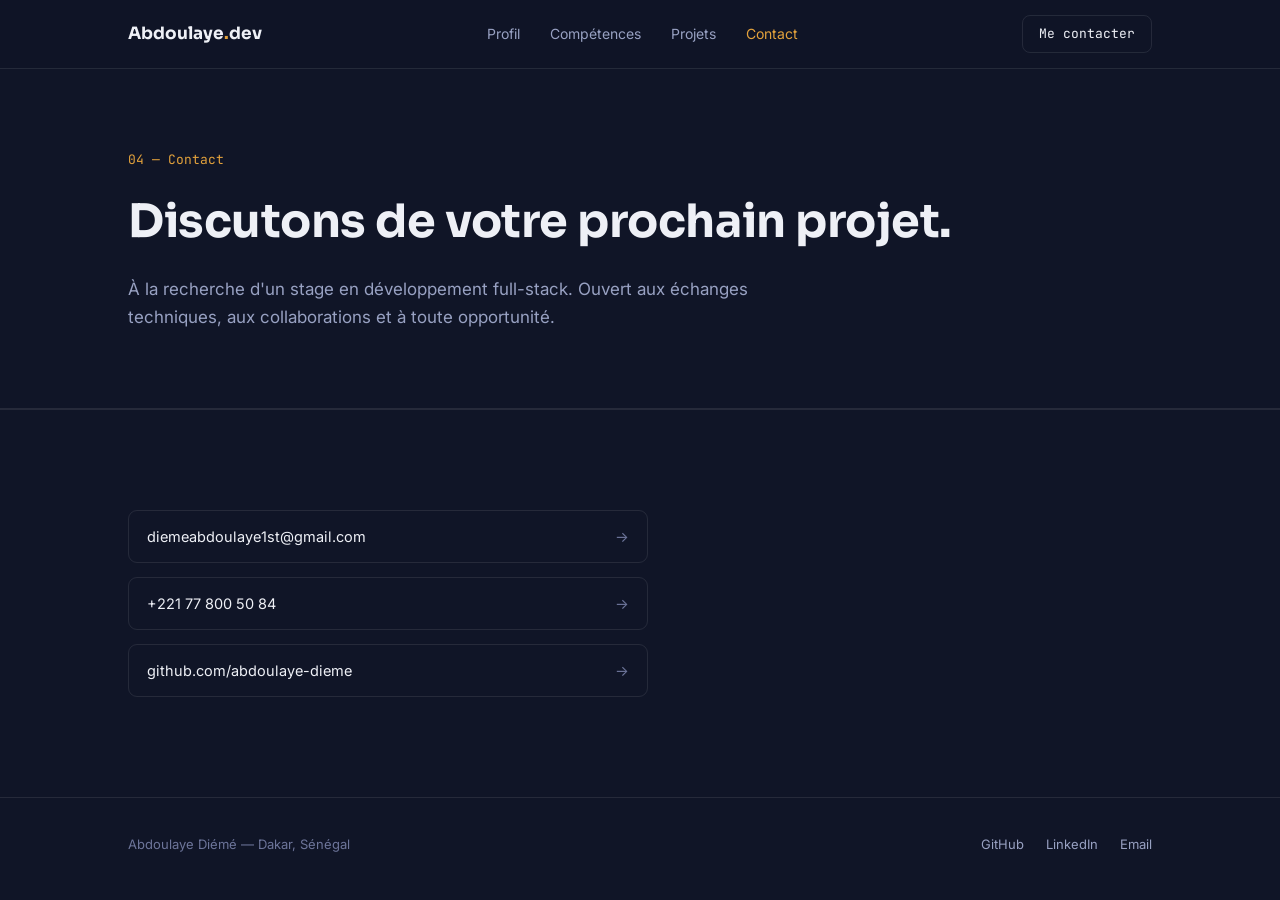
==== contact.html @ 89473630 "Premier commit" ====
<!DOCTYPE html>
<html lang="fr">
<head>
<meta charset="UTF-8">
<meta name="viewport" content="width=device-width, initial-scale=1.0">
<title>Contact — Abdoulaye Diémé</title>
<link rel="preconnect" href="https://fonts.googleapis.com">
<link rel="preconnect" href="https://fonts.gstatic.com" crossorigin>
<link href="https://fonts.googleapis.com/css2?family=Sora:wght@500;600;700;800&family=Inter:wght@400;500;600&family=JetBrains+Mono:wght@400;500&display=swap" rel="stylesheet">
<link rel="stylesheet" href="style.css">
</head>
<body>

<nav>
  <div class="wrap">
    <a href="index.html" class="brand">Abdoulaye<span>.</span>dev</a>
    <div class="navlinks">
      <a href="profil.html">Profil</a>
      <a href="competences.html">Compétences</a>
      <a href="projets.html">Projets</a>
      <a href="contact.html" class="active">Contact</a>
    </div>
    <a class="nav-cta" href="contact.html">Me contacter</a>
  </div>
</nav>

<header class="page-hero">
  <div class="wrap">
    <span class="section-num mono">04 — Contact</span>
    <h1>Discutons de votre prochain projet.</h1>
    <p class="lede">À la recherche d'un stage en développement full-stack. Ouvert aux échanges techniques, aux collaborations et à toute opportunité.</p>
  </div>
</header>

<section>
  <div class="wrap">
    <div class="contact-links" style="max-width:520px;">
      <a href="mailto:diemeabdoulaye1st@gmail.com">diemeabdoulaye1st@gmail.com <span class="arrow">→</span></a>
      <a href="tel:+221778005084">+221 77 800 50 84 <span class="arrow">→</span></a>
      <a href="https://github.com/abdoulaye-dieme" target="_blank" rel="noopener">github.com/abdoulaye-dieme <span class="arrow">→</span></a>
    </div>
  </div>
</section>

<footer>
  <div class="wrap" style="display:flex;justify-content:space-between;width:100%;align-items:center;">
    <span>Abdoulaye Diémé — Dakar, Sénégal</span>
    <div class="footer-links">
      <a href="https://github.com/abdoulaye-dieme" target="_blank" rel="noopener">GitHub</a>
      <a href="https://www.linkedin.com/in/abdoulaye-di%C3%A9m%C3%A9-72218a3a9/" target="_blank" rel="noopener">LinkedIn</a>
      <a href="mailto:diemeabdoulaye1st@gmail.com">Email</a>
    </div>
  </div>
</footer>

<script src="script.js"></script>
</body>
</html>
---- style.css ----
:root{
    --bg:#101527;
    --bg-alt:#161d38;
    --panel:#1a2240;
    --ink:#eef0f6;
    --muted:#98a1c2;
    --muted-2:#6d759a;
    --accent:#e3a23c;
    --accent-soft:#3a2f1c;
    --teal:#33ada2;
    --teal-soft:#12312f;
    --line:rgba(255,255,255,0.09);
    --radius:14px;
  }
  *{box-sizing:border-box;}
  html{scroll-behavior:smooth;}
  body{
    margin:0;
    background:var(--bg);
    color:var(--ink);
    font-family:'Inter',sans-serif;
    font-size:16px;
    line-height:1.6;
    -webkit-font-smoothing:antialiased;
  }
  h1,h2,h3{
    font-family:'Sora',sans-serif;
    margin:0;
    letter-spacing:-0.01em;
  }
  a{color:inherit;text-decoration:none;}
  .mono{font-family:'JetBrains Mono',monospace;}
  ::selection{background:var(--accent);color:#161d38;}
  a:focus-visible, button:focus-visible{
    outline:2px solid var(--accent);
    outline-offset:3px;
    border-radius:4px;
  }

  .wrap{max-width:1080px;margin:0 auto;padding:0 28px;}

  /* NAV */
  nav{
    position:fixed;top:0;left:0;right:0;z-index:50;
    backdrop-filter:blur(10px);
    background:rgba(16,21,39,0.72);
    border-bottom:1px solid var(--line);
  }
  nav .wrap{display:flex;align-items:center;justify-content:space-between;height:68px;}
  .brand{font-family:'Sora',sans-serif;font-weight:700;font-size:17px;}
  .brand span{color:var(--accent);}
  .navlinks{display:flex;gap:30px;font-size:14px;color:var(--muted);}
  .navlinks a:hover{color:var(--ink);}
  .nav-cta{
    font-family:'JetBrains Mono',monospace;font-size:13px;
    border:1px solid var(--line);padding:8px 16px;border-radius:8px;
    color:var(--ink);
  }
  .nav-cta:hover{border-color:var(--accent);color:var(--accent);}
  .menu-toggle{display:none;background:none;border:none;color:var(--ink);font-size:22px;cursor:pointer;}

  /* HERO */
  header.hero{
    position:relative;
    padding:170px 0 120px;
    overflow:hidden;
  }
  .eq{
    display:flex;align-items:flex-end;gap:5px;height:64px;margin-bottom:34px;
  }
  .eq i{
    width:5px;background:linear-gradient(180deg,var(--accent),var(--teal));
    border-radius:3px;
    animation:bounce 1.6s ease-in-out infinite;
    opacity:0.85;
  }
  @keyframes bounce{
    0%,100%{transform:scaleY(0.25);}
    50%{transform:scaleY(1);}
  }
  .eq i:nth-child(1){height:22px;animation-delay:0s;}
  .eq i:nth-child(2){height:44px;animation-delay:0.12s;}
  .eq i:nth-child(3){height:64px;animation-delay:0.24s;}
  .eq i:nth-child(4){height:34px;animation-delay:0.36s;}
  .eq i:nth-child(5){height:52px;animation-delay:0.48s;}
  .eq i:nth-child(6){height:20px;animation-delay:0.6s;}
  .eq i:nth-child(7){height:40px;animation-delay:0.72s;}
  .eq i:nth-child(8){height:60px;animation-delay:0.84s;}

  .kicker{
    font-family:'JetBrains Mono',monospace;color:var(--teal);font-size:13px;
    letter-spacing:0.04em;margin-bottom:18px;display:flex;align-items:center;gap:10px;
  }
  .kicker .dot{width:6px;height:6px;border-radius:50%;background:var(--teal);display:inline-block;}
  h1.title{font-size:clamp(34px,5.4vw,58px);font-weight:800;line-height:1.08;max-width:820px;}
  h1.title .hl{color:var(--accent);}
  .lede{color:var(--muted);max-width:600px;font-size:18px;margin-top:24px;}
  .hero-cta{display:flex;gap:16px;margin-top:40px;flex-wrap:wrap;}
  .btn{
    padding:13px 24px;border-radius:9px;font-weight:600;font-size:14.5px;
    display:inline-flex;align-items:center;gap:8px;
  }
  .btn-primary{background:var(--accent);color:#1a1508;}
  .btn-primary:hover{background:#f0b158;}
  .btn-ghost{border:1px solid var(--line);color:var(--ink);}
  .btn-ghost:hover{border-color:var(--teal);color:var(--teal);}

  .langs-rotate{
    margin-top:56px;font-family:'JetBrains Mono',monospace;font-size:13px;color:var(--muted-2);
    display:flex;gap:10px;align-items:center;flex-wrap:wrap;
  }
  .langs-rotate b{color:var(--muted);font-weight:500;}
  .lang-pill{
    border:1px solid var(--line);padding:4px 10px;border-radius:100px;
  }

  /* SECTION SHELL */
  section{padding:100px 0;border-top:1px solid var(--line);}
  .section-head{margin-bottom:52px;}
  .section-num{font-family:'JetBrains Mono',monospace;color:var(--accent);font-size:13px;margin-bottom:10px;display:block;}
  .section-head h2{font-size:clamp(26px,3.4vw,36px);}

  /* ABOUT */
  .about-grid{display:grid;grid-template-columns:1.3fr 1fr;gap:60px;align-items:start;}
  .about-grid p{color:var(--muted);font-size:16.5px;}
  .about-grid p + p{margin-top:16px;}
  .facts{display:flex;flex-direction:column;gap:22px;}
  .fact{border-left:2px solid var(--teal);padding-left:16px;}
  .fact .n{font-family:'Sora',sans-serif;font-weight:700;font-size:24px;color:var(--ink);}
  .fact .l{color:var(--muted-2);font-size:13.5px;}

  /* SKILLS */
  .skill-groups{display:grid;grid-template-columns:repeat(3,1fr);gap:24px;}
  .skill-card{
    background:var(--panel);border:1px solid var(--line);border-radius:var(--radius);
    padding:24px;
  }
  .skill-card h3{font-size:15px;color:var(--teal);margin-bottom:14px;font-family:'JetBrains Mono',monospace;font-weight:500;}
  .tag-row{display:flex;flex-wrap:wrap;gap:8px;}
  .tag{
    font-size:13px;padding:5px 11px;border-radius:100px;
    background:rgba(255,255,255,0.04);border:1px solid var(--line);color:var(--muted);
  }

  /* PROJECTS */
  .project-list{display:flex;flex-direction:column;gap:20px;}
  .project{
    background:var(--panel);border:1px solid var(--line);border-radius:var(--radius);
    padding:32px;
    display:grid;grid-template-columns:auto 1fr;gap:28px;
    transition:border-color .25s ease, transform .25s ease;
  }
  .project:hover{border-color:var(--accent);transform:translateY(-2px);}
  .project-index{font-family:'JetBrains Mono',monospace;color:var(--muted-2);font-size:14px;padding-top:4px;}
  .project-title-row{display:flex;justify-content:space-between;align-items:flex-start;gap:16px;flex-wrap:wrap;}
  .project h3{font-size:20px;}
  .project-link{
    font-family:'JetBrains Mono',monospace;font-size:12.5px;color:var(--teal);
    border:1px solid var(--teal-soft);background:var(--teal-soft);padding:6px 12px;border-radius:7px;
    white-space:nowrap;
  }
  .project-link:hover{background:var(--teal);color:#0a1f1d;}
  .project p.desc{color:var(--muted);margin-top:10px;font-size:15px;}
  .project .tag-row{margin-top:16px;}
  .project .tag{background:rgba(227,162,60,0.08);border-color:var(--accent-soft);color:#e7c185;}

  /* CONTACT */
  .contact-box{
    background:var(--panel);border:1px solid var(--line);border-radius:var(--radius);
    padding:52px;display:grid;grid-template-columns:1.2fr 1fr;gap:40px;align-items:center;
  }
  .contact-box h2{font-size:28px;}
  .contact-box p{color:var(--muted);margin-top:12px;max-width:420px;}
  .contact-links{display:flex;flex-direction:column;gap:14px;}
  .contact-links a{
    display:flex;align-items:center;justify-content:space-between;
    border:1px solid var(--line);padding:14px 18px;border-radius:9px;font-size:14.5px;
  }
  .contact-links a:hover{border-color:var(--accent);color:var(--accent);}
  .contact-links span.arrow{color:var(--muted-2);}

  footer{padding:36px 0;color:var(--muted-2);font-size:13px;display:flex;justify-content:space-between;border-top:1px solid var(--line);}

  [data-reveal]{opacity:0;transform:translateY(18px);transition:opacity .6s ease, transform .6s ease;}
  [data-reveal].in{opacity:1;transform:translateY(0);}

  @media (max-width:860px){
    .navlinks{display:none;}
    .menu-toggle{display:block;}
    .about-grid,.skill-groups{grid-template-columns:1fr;}
    .contact-box{grid-template-columns:1fr;padding:36px 24px;}
    .project{grid-template-columns:1fr;}
    .project-index{display:none;}
    header.hero{padding:150px 0 80px;}
  }
  @media (prefers-reduced-motion: reduce){
    html{scroll-behavior:auto;}
    .eq i{animation:none;transform:scaleY(0.6);}
    [data-reveal]{opacity:1;transform:none;transition:none;}
  }

/* --- Multi-page additions --- */
.navlinks a.active{color:var(--accent);}
.page-hero{
  padding:150px 0 60px;
  border-bottom:1px solid var(--line);
}
.page-hero .section-num{margin-bottom:14px;}
.page-hero h1{font-size:clamp(30px,4.6vw,46px);}
.page-hero p.lede{color:var(--muted);max-width:620px;margin-top:18px;font-size:17px;}
.home-links{display:grid;grid-template-columns:repeat(4,1fr);gap:20px;margin-top:60px;}
.home-link-card{
  background:var(--panel);border:1px solid var(--line);border-radius:var(--radius);
  padding:26px;transition:border-color .2s ease, transform .2s ease;
}
.home-link-card:hover{border-color:var(--accent);transform:translateY(-3px);}
.home-link-card .n{font-family:'JetBrains Mono',monospace;color:var(--accent);font-size:13px;}
.home-link-card h3{margin-top:10px;font-size:19px;}
.home-link-card p{color:var(--muted);font-size:14px;margin-top:8px;}
@media (max-width:860px){
  .home-links{grid-template-columns:1fr 1fr;}
}
@media (max-width:560px){
  .home-links{grid-template-columns:1fr;}
}

/* --- Footer links --- */
footer{flex-wrap:wrap;gap:16px;}
.footer-links{display:flex;gap:22px;}
.footer-links a{color:var(--muted);font-size:13px;}
.footer-links a:hover{color:var(--accent);}
@media (max-width:560px){
  footer .wrap{flex-direction:column;align-items:flex-start;gap:14px;}
}
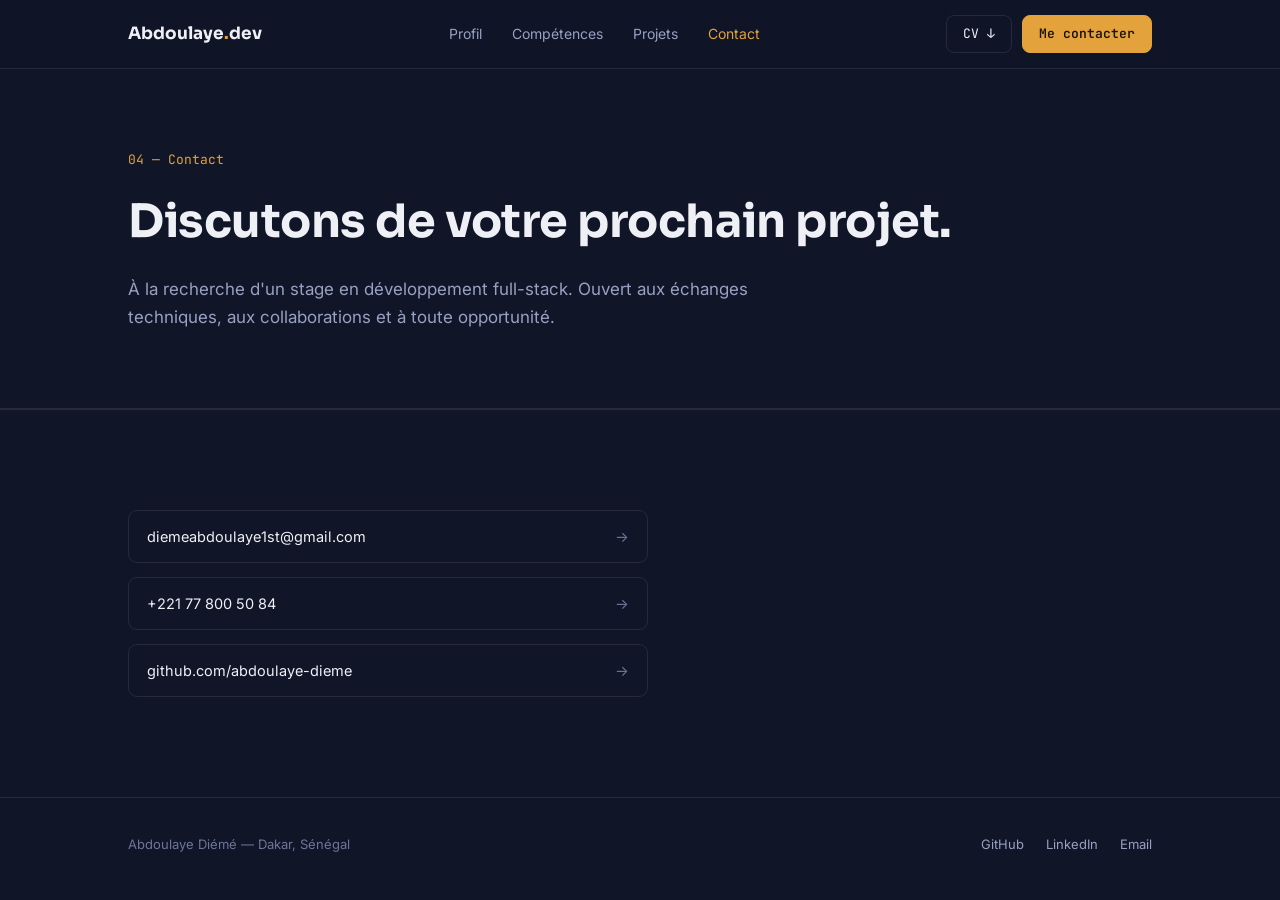
==== commit 67073f43: "Ajout du bouton telechargement CV sur toutes les pages" ====
--- a/contact.html
+++ b/contact.html
@@ -20,7 +20,10 @@
       <a href="projets.html">Projets</a>
       <a href="contact.html" class="active">Contact</a>
     </div>
-    <a class="nav-cta" href="contact.html">Me contacter</a>
+    <div class="nav-ctas">
+  <a class="nav-cta" href="Abdoulaye_CV.pdf" download>CV ↓</a>
+  <a class="nav-cta nav-cta-primary" href="contact.html">Me contacter</a>
+</div>
   </div>
 </nav>
 
--- a/style.css
+++ b/style.css
@@ -56,7 +56,9 @@
     border:1px solid var(--line);padding:8px 16px;border-radius:8px;
     color:var(--ink);
   }
-  .nav-cta:hover{border-color:var(--accent);color:var(--accent);}
+  .nav-ctas{display:flex;align-items:center;gap:10px;}
+  .nav-cta-primary{background:var(--accent);border-color:var(--accent);color:#1a1508;font-weight:600;}
+  .nav-cta-primary:hover{background:#f0b158;color:#1a1508;}
   .menu-toggle{display:none;background:none;border:none;color:var(--ink);font-size:22px;cursor:pointer;}
 
   /* HERO */
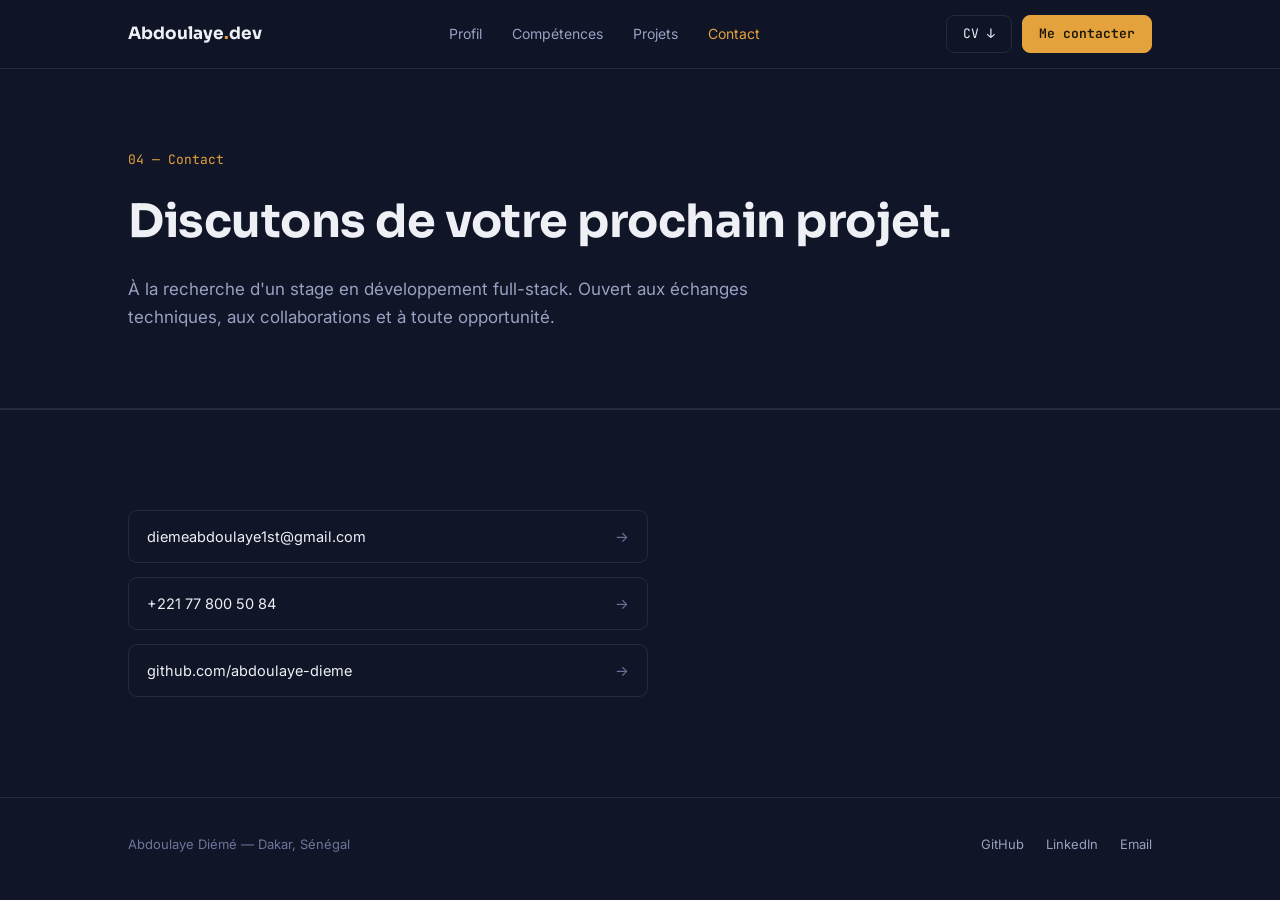
==== commit acc4fd85: "Ouvrir le CV dans un nouvel onglet au lieu de le telecharger" ====
--- a/contact.html
+++ b/contact.html
@@ -21,7 +21,7 @@
       <a href="contact.html" class="active">Contact</a>
     </div>
     <div class="nav-ctas">
-  <a class="nav-cta" href="Abdoulaye_CV.pdf" download>CV ↓</a>
+  <a class="nav-cta" href="Abdoulaye_CV.pdf" target="_blank" rel="noopener">CV ↓</a>
   <a class="nav-cta nav-cta-primary" href="contact.html">Me contacter</a>
 </div>
   </div>
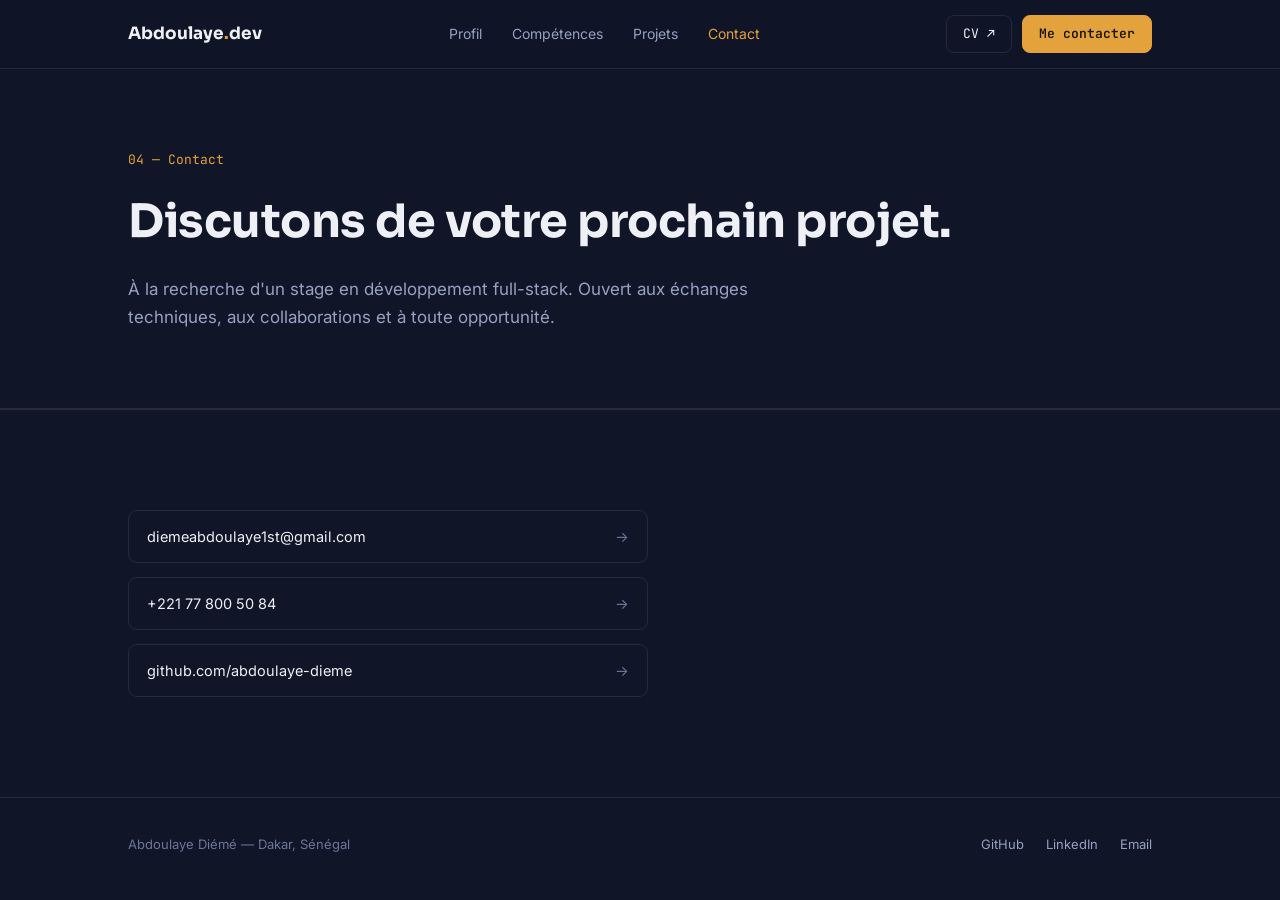
==== commit 28018b3c: "Correction bouton" ====
--- a/contact.html
+++ b/contact.html
@@ -21,7 +21,7 @@
       <a href="contact.html" class="active">Contact</a>
     </div>
     <div class="nav-ctas">
-  <a class="nav-cta" href="Abdoulaye_CV.pdf" target="_blank" rel="noopener">CV ↓</a>
+  <a class="nav-cta" href="Abdoulaye_CV.pdf" target="_blank" rel="noopener">CV ↗</a>
   <a class="nav-cta nav-cta-primary" href="contact.html">Me contacter</a>
 </div>
   </div>
